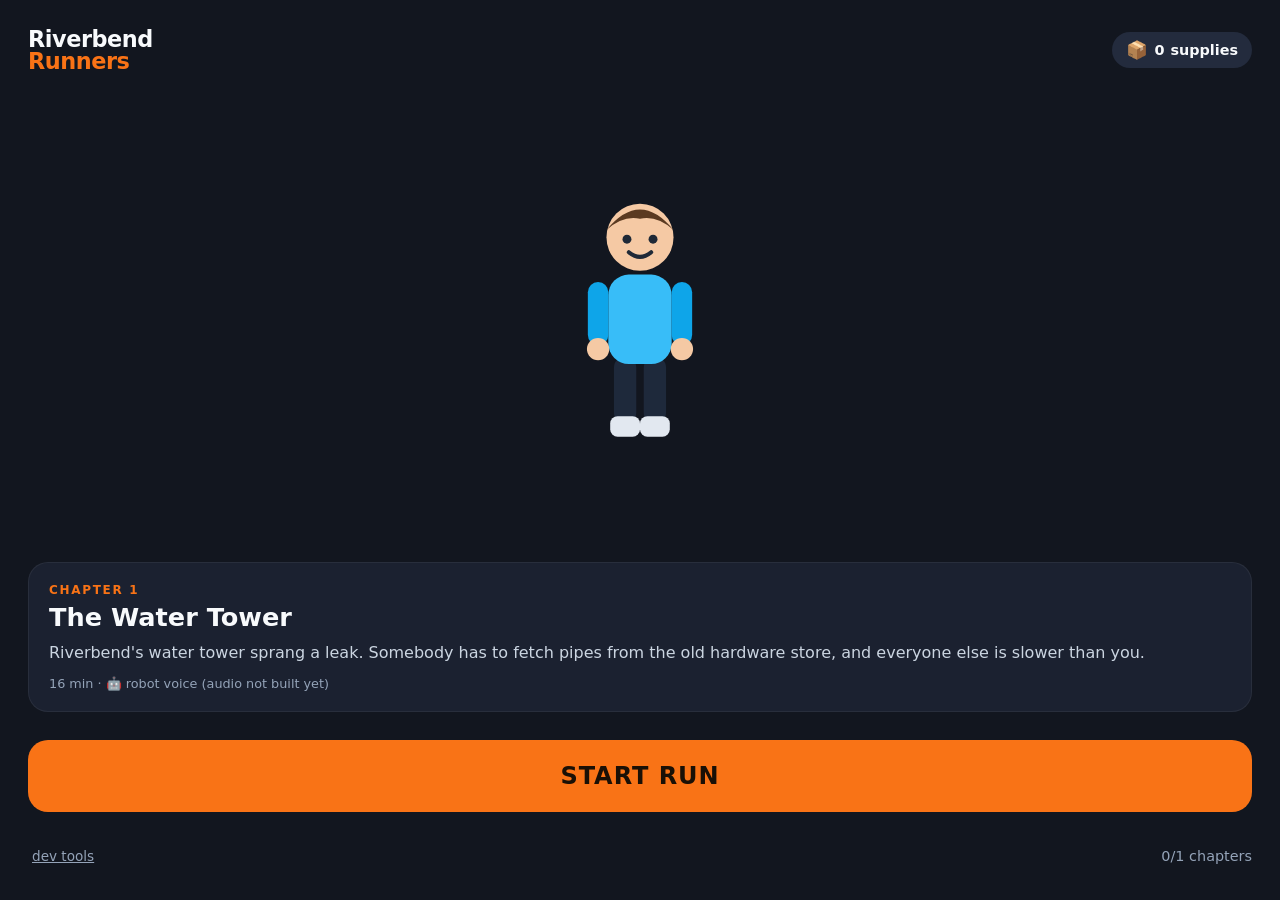
==== docs/index.html @ fcca072e "Add Riverbend Runners: story-driven interval running app for kids A phone web app (PWA, no install) " ====
<!doctype html>
<html lang="en">
<head>
<meta charset="utf-8" />
<meta name="viewport" content="width=device-width, initial-scale=1, viewport-fit=cover" />
<title>Riverbend Runners</title>
<meta name="description" content="A story-driven interval running game for jogging with kids." />
<meta name="theme-color" content="#12161f" />
<meta name="mobile-web-app-capable" content="yes" />
<meta name="apple-mobile-web-app-capable" content="yes" />
<meta name="apple-mobile-web-app-status-bar-style" content="black-translucent" />
<meta name="apple-mobile-web-app-title" content="Riverbend" />
<link rel="manifest" href="manifest.webmanifest" />
<link rel="icon" href="icons/icon.svg" type="image/svg+xml" />
<link rel="apple-touch-icon" href="icons/icon-180.png" />
<link rel="stylesheet" href="css/styles.css" />
</head>
<body>

<!-- ───────────────────────── Home ───────────────────────── -->
<section id="screen-home" class="screen is-active">
  <header class="home-header">
    <h1 class="wordmark">Riverbend<span>Runners</span></h1>
    <button id="btn-base" class="chip" type="button">
      <span class="chip-icon">📦</span><span id="supply-count">0</span> supplies
    </button>
  </header>

  <div class="hero-stage">
    <div id="home-hero" class="hero-holder"></div>
  </div>

  <div class="chapter-card">
    <p class="eyebrow" id="chapter-eyebrow">Chapter 1</p>
    <h2 id="chapter-title">Loading…</h2>
    <p id="chapter-blurb" class="blurb"></p>
    <p class="meta">
      <span id="chapter-length">–</span> · <span id="audio-mode-label">checking audio…</span>
    </p>
  </div>

  <button id="btn-start" class="btn-huge" type="button" disabled>START RUN</button>

  <footer class="home-footer">
    <button id="btn-dev" class="link-btn" type="button">dev tools</button>
    <span id="progress-summary" class="muted"></span>
  </footer>
</section>

<!-- ───────────────────────── Run ───────────────────────── -->
<section id="screen-run" class="screen" data-interval="warmup">
  <div class="run-top">
    <div class="run-progress"><div id="run-progress-fill"></div></div>
    <p class="run-clock"><span id="run-elapsed">0:00</span> / <span id="run-total">0:00</span></p>
  </div>

  <div class="run-main">
    <p id="interval-label" class="interval-label">GET READY</p>
    <p id="interval-countdown" class="interval-countdown">--</p>
    <p id="interval-next" class="interval-next"></p>

    <!-- Kept in the layout rather than floating, so a pickup can never land on
         top of the story text or the Pause button. -->
    <div id="toast" class="toast">
      <span id="toast-icon" class="toast-icon">📦</span>
      <span id="toast-text" class="toast-text"></span>
    </div>
  </div>

  <p id="subtitle" class="subtitle" aria-live="polite"></p>

  <div class="run-controls">
    <button id="btn-pause" class="btn-round" type="button">Pause</button>
    <button id="btn-end" class="btn-round btn-quiet" type="button">End</button>
  </div>

  <div id="dev-panel" class="dev-panel" hidden>
    <span class="dev-label">dev</span>
    <button data-speed="1" class="dev-btn" type="button">1×</button>
    <button data-speed="2" class="dev-btn" type="button">2×</button>
    <button data-speed="4" class="dev-btn" type="button">4×</button>
    <button id="btn-skip" class="dev-btn" type="button">+60s</button>
  </div>
</section>

<!-- ───────────────────────── Post-run ───────────────────────── -->
<section id="screen-post" class="screen">
  <p class="eyebrow">Chapter complete</p>
  <h2 id="post-title">You made it back!</h2>
  <p id="post-stats" class="muted"></p>

  <ul id="post-loot" class="loot-list"></ul>

  <div class="post-actions">
    <button id="btn-to-base" class="btn-huge" type="button">GO TO BASE</button>
    <button id="btn-post-home" class="link-btn" type="button">back to home</button>
  </div>
</section>

<!-- ───────────────────────── Base ───────────────────────── -->
<section id="screen-base" class="screen">
  <header class="base-header">
    <button id="btn-base-back" class="link-btn" type="button">← back</button>
    <p class="supply-badge"><span class="chip-icon">📦</span><span id="base-supply-count">0</span></p>
  </header>

  <h2 id="base-title">Riverbend</h2>
  <p id="base-progress" class="muted"></p>

  <div class="base-stage">
    <div id="base-scene" class="base-scene"></div>
  </div>

  <ul id="build-list" class="build-list"></ul>
</section>

<script type="module" src="js/app.js"></script>
</body>
</html>
---- docs/css/styles.css ----
/* Riverbend Runners
   Design rule: a six-year-old glancing at a phone in motion should know what to
   do from colour and size alone, without reading a word. */

:root {
  --ink: #12161f;
  --paper: #f8fafc;
  --muted: #94a3b8;
  --surface: #1b2130;
  --surface-2: #232b3d;
  --accent: #f97316;

  --warmup: #f59e0b;
  --jog: #22c55e;
  --walk: #38bdf8;
  --chase: #ef4444;
  --cooldown: #a78bfa;

  --pad: clamp(16px, 5vw, 28px);
}

* { box-sizing: border-box; }

/* The toast and the dev panel both set display:flex, and an author rule beats the
   browser's own [hidden] rule — so without this they'd never actually hide. */
[hidden] { display: none !important; }

html, body {
  margin: 0;
  height: 100%;
  background: var(--ink);
  color: var(--paper);
  font-family: ui-rounded, "SF Pro Rounded", "Segoe UI", system-ui, -apple-system, sans-serif;
  -webkit-text-size-adjust: 100%;
  overscroll-behavior: none;
}

body {
  /* Keep everything clear of notches and home indicators. */
  padding: env(safe-area-inset-top) env(safe-area-inset-right)
           env(safe-area-inset-bottom) env(safe-area-inset-left);
}

button { font: inherit; color: inherit; cursor: pointer; }

.screen {
  display: none;
  flex-direction: column;
  min-height: 100dvh;
  padding: var(--pad);
  gap: var(--pad);
}
.screen.is-active { display: flex; }

.muted { color: var(--muted); font-size: 0.9rem; }

.eyebrow {
  margin: 0;
  text-transform: uppercase;
  letter-spacing: 0.14em;
  font-size: 0.75rem;
  font-weight: 700;
  color: var(--accent);
}

/* ───────────────────────── Home ───────────────────────── */

.home-header {
  display: flex;
  align-items: center;
  justify-content: space-between;
  gap: 12px;
}

.wordmark {
  margin: 0;
  font-size: 1.4rem;
  font-weight: 800;
  letter-spacing: -0.02em;
  line-height: 1;
}
.wordmark span { display: block; color: var(--accent); }

.chip, .supply-badge {
  display: inline-flex;
  align-items: center;
  gap: 6px;
  margin: 0;
  padding: 8px 14px;
  border: 0;
  border-radius: 999px;
  background: var(--surface-2);
  font-size: 0.9rem;
  font-weight: 600;
}
.chip-icon { font-size: 1.1rem; }

.hero-stage {
  flex: 1;
  display: grid;
  place-items: center;
  min-height: 140px;
}
.hero-holder svg { width: min(46vw, 190px); height: auto; }

.chapter-card {
  padding: 20px;
  border-radius: 20px;
  background: var(--surface);
  border: 1px solid rgba(255, 255, 255, 0.06);
}
.chapter-card h2 {
  margin: 6px 0 8px;
  font-size: 1.6rem;
  line-height: 1.15;
}
.blurb { margin: 0 0 12px; line-height: 1.45; color: #cbd5e1; }
.meta { margin: 0; font-size: 0.8rem; color: var(--muted); }

.btn-huge {
  width: 100%;
  padding: 22px;
  border: 0;
  border-radius: 20px;
  background: var(--accent);
  color: #1a1006;
  font-size: 1.5rem;
  font-weight: 800;
  letter-spacing: 0.04em;
}
.btn-huge:disabled { opacity: 0.45; }
.btn-huge:active:not(:disabled) { transform: scale(0.985); }

.home-footer {
  display: flex;
  align-items: center;
  justify-content: space-between;
}

.link-btn {
  padding: 8px 4px;
  border: 0;
  background: none;
  color: var(--muted);
  font-size: 0.85rem;
  text-decoration: underline;
}

/* ───────────────────────── Run ───────────────────────── */

#screen-run {
  justify-content: space-between;
  transition: background-color 400ms ease;
  color: #0b1020;
}
#screen-run[data-interval="warmup"]   { background: var(--warmup); }
#screen-run[data-interval="jog"]      { background: var(--jog); }
#screen-run[data-interval="walk"]     { background: var(--walk); }
#screen-run[data-interval="cooldown"] { background: var(--cooldown); }
#screen-run[data-interval="chase"] {
  background: var(--chase);
  color: #fff;
  animation: pulse 700ms ease-in-out infinite alternate;
}
@keyframes pulse { to { filter: brightness(1.18); } }

@media (prefers-reduced-motion: reduce) {
  #screen-run { transition: none; }
  #screen-run[data-interval="chase"] { animation: none; }
}

.run-top { display: flex; flex-direction: column; gap: 8px; }

.run-progress {
  height: 10px;
  border-radius: 999px;
  background: rgba(0, 0, 0, 0.18);
  overflow: hidden;
}
#run-progress-fill {
  height: 100%;
  width: 0;
  border-radius: 999px;
  background: rgba(0, 0, 0, 0.45);
}

.run-clock {
  margin: 0;
  font-variant-numeric: tabular-nums;
  font-weight: 700;
  font-size: 0.95rem;
  opacity: 0.7;
}

.run-main { text-align: center; }

.interval-label {
  margin: 0;
  font-size: clamp(2.6rem, 13vw, 4.5rem);
  font-weight: 900;
  letter-spacing: -0.02em;
  line-height: 1;
}

.interval-countdown {
  margin: 4px 0 0;
  font-size: clamp(5rem, 30vw, 10rem);
  font-weight: 900;
  line-height: 0.95;
  font-variant-numeric: tabular-nums;
}

.interval-next {
  margin: 8px 0 0;
  font-weight: 700;
  opacity: 0.6;
  text-transform: uppercase;
  letter-spacing: 0.1em;
  font-size: 0.8rem;
}

.subtitle {
  margin: 0;
  min-height: 3.2em;
  padding: 14px 16px;
  border-radius: 16px;
  background: rgba(0, 0, 0, 0.16);
  font-size: 1rem;
  line-height: 1.4;
  font-weight: 600;
}

.run-controls { display: flex; gap: 12px; }

.btn-round {
  flex: 1;
  padding: 18px;
  border: 0;
  border-radius: 18px;
  background: rgba(0, 0, 0, 0.28);
  color: inherit;
  font-size: 1.1rem;
  font-weight: 800;
}
.btn-quiet { flex: 0 0 32%; background: rgba(0, 0, 0, 0.14); }

/* Always occupies its slot in the run layout and only becomes visible on a
   pickup — reserving the space is what keeps it off the story text. */
.toast {
  visibility: hidden;
  display: inline-flex;
  align-items: center;
  gap: 10px;
  margin-top: 22px;
  padding: 14px 22px;
  border-radius: 999px;
  background: #0b1020;
  color: #fff;
  font-weight: 800;
  text-align: left;
  box-shadow: 0 12px 30px rgba(0, 0, 0, 0.35);
}
.toast.is-visible { visibility: visible; animation: pop 260ms ease-out; }
.toast-icon { font-size: 1.5rem; }
@keyframes pop { from { transform: translateY(10px); opacity: 0; } }

@media (prefers-reduced-motion: reduce) {
  .toast.is-visible { animation: none; }
}

.dev-panel {
  display: flex;
  align-items: center;
  gap: 8px;
  padding: 8px;
  border-radius: 14px;
  background: rgba(0, 0, 0, 0.25);
}
.dev-label { font-size: 0.7rem; text-transform: uppercase; letter-spacing: 0.1em; opacity: 0.6; }
.dev-btn {
  padding: 8px 12px;
  border: 0;
  border-radius: 10px;
  background: rgba(0, 0, 0, 0.3);
  color: inherit;
  font-size: 0.85rem;
  font-weight: 700;
}
.dev-btn[aria-pressed="true"] { background: #0b1020; color: #fff; }

/* ───────────────────────── Post-run ───────────────────────── */

#screen-post { justify-content: center; text-align: center; }
#post-title { margin: 6px 0; font-size: 2rem; }

.loot-list {
  list-style: none;
  margin: 12px 0;
  padding: 0;
  display: flex;
  flex-direction: column;
  gap: 10px;
}
.loot-list li {
  display: flex;
  align-items: center;
  gap: 14px;
  padding: 14px 18px;
  border-radius: 16px;
  background: var(--surface);
  text-align: left;
  font-weight: 700;
}
.loot-list .loot-icon { font-size: 1.6rem; }
.loot-list .loot-sub { display: block; font-size: 0.78rem; font-weight: 500; color: var(--muted); }
.loot-list li.is-gear { background: linear-gradient(135deg, #3b2a12, #4a3316); }

.post-actions { display: flex; flex-direction: column; gap: 10px; align-items: center; }
.post-actions .btn-huge { max-width: 420px; }

/* ───────────────────────── Base ───────────────────────── */

.base-header { display: flex; align-items: center; justify-content: space-between; }
#base-title { margin: 0; font-size: 1.9rem; }

.base-stage {
  border-radius: 22px;
  background: linear-gradient(#1d283c, #131a28);
  padding: 10px;
  overflow: hidden;
}
.base-scene svg { display: block; width: 100%; height: auto; }

.build-list {
  list-style: none;
  margin: 0 0 24px;
  padding: 0;
  display: flex;
  flex-direction: column;
  gap: 10px;
}
.build-row {
  display: flex;
  align-items: center;
  gap: 14px;
  padding: 14px 16px;
  border-radius: 16px;
  background: var(--surface);
}
.build-row .build-icon { font-size: 1.7rem; }
.build-row .build-text { flex: 1; min-width: 0; }
.build-row .build-name { display: block; font-weight: 800; }
.build-row .build-stage { display: block; font-size: 0.8rem; color: var(--muted); }

.build-btn {
  padding: 12px 18px;
  border: 0;
  border-radius: 999px;
  background: var(--accent);
  color: #1a1006;
  font-weight: 800;
  white-space: nowrap;
}
.build-btn:disabled { background: var(--surface-2); color: var(--muted); }
.build-row.is-done { opacity: 0.65; }
.build-row.is-done .build-name::after { content: " ✓"; color: var(--jog); }
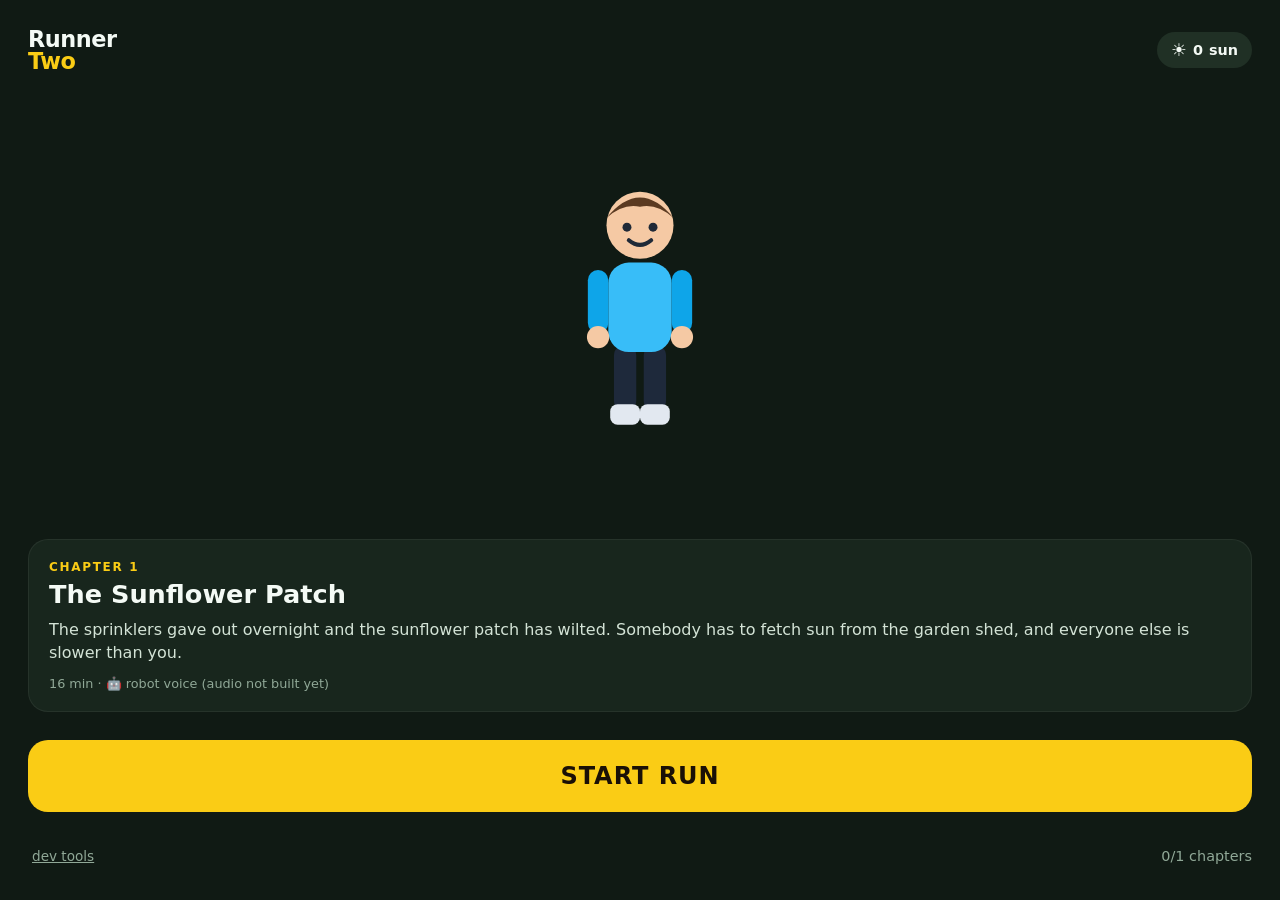
==== commit cc8ba021: "Retheme to plants and zombies: phase 1, the reskin Logan asked for Plants vs. Zombies. This is the c" ====
--- a/docs/index.html
+++ b/docs/index.html
@@ -3,13 +3,13 @@
 <head>
 <meta charset="utf-8" />
 <meta name="viewport" content="width=device-width, initial-scale=1, viewport-fit=cover" />
-<title>Riverbend Runners</title>
+<title>Runner Two</title>
 <meta name="description" content="A story-driven interval running game for jogging with kids." />
-<meta name="theme-color" content="#12161f" />
+<meta name="theme-color" content="#101a14" />
 <meta name="mobile-web-app-capable" content="yes" />
 <meta name="apple-mobile-web-app-capable" content="yes" />
 <meta name="apple-mobile-web-app-status-bar-style" content="black-translucent" />
-<meta name="apple-mobile-web-app-title" content="Riverbend" />
+<meta name="apple-mobile-web-app-title" content="Runner Two" />
 <link rel="manifest" href="manifest.webmanifest" />
 <link rel="icon" href="icons/icon.svg" type="image/svg+xml" />
 <link rel="apple-touch-icon" href="icons/icon-180.png" />
@@ -20,9 +20,10 @@
 <!-- ───────────────────────── Home ───────────────────────── -->
 <section id="screen-home" class="screen is-active">
   <header class="home-header">
-    <h1 class="wordmark">Riverbend<span>Runners</span></h1>
+    <h1 class="wordmark">Runner<span>Two</span></h1>
     <button id="btn-base" class="chip" type="button">
-      <span class="chip-icon">📦</span><span id="supply-count">0</span> supplies
+      <span class="chip-icon" id="supply-icon">☀️</span><span id="supply-count">0</span>
+      <span id="supply-label">sun</span>
     </button>
   </header>
 
@@ -70,6 +71,8 @@
   <p id="subtitle" class="subtitle" aria-live="polite"></p>
 
   <div class="run-controls">
+    <button id="btn-skip-interval" class="btn-round btn-quiet" type="button"
+            aria-label="Skip to the next interval">Skip ⏭</button>
     <button id="btn-pause" class="btn-round" type="button">Pause</button>
     <button id="btn-end" class="btn-round btn-quiet" type="button">End</button>
   </div>
@@ -92,7 +95,7 @@
   <ul id="post-loot" class="loot-list"></ul>
 
   <div class="post-actions">
-    <button id="btn-to-base" class="btn-huge" type="button">GO TO BASE</button>
+    <button id="btn-to-base" class="btn-huge" type="button">GO TO THE LAWN</button>
     <button id="btn-post-home" class="link-btn" type="button">back to home</button>
   </div>
 </section>
@@ -101,7 +104,9 @@
 <section id="screen-base" class="screen">
   <header class="base-header">
     <button id="btn-base-back" class="link-btn" type="button">← back</button>
-    <p class="supply-badge"><span class="chip-icon">📦</span><span id="base-supply-count">0</span></p>
+    <p class="supply-badge">
+      <span class="chip-icon" id="base-supply-icon">☀️</span><span id="base-supply-count">0</span>
+    </p>
   </header>
 
   <h2 id="base-title">Riverbend</h2>
--- a/docs/css/styles.css
+++ b/docs/css/styles.css
@@ -1,14 +1,17 @@
-/* Riverbend Runners
+/* Runner Two
    Design rule: a six-year-old glancing at a phone in motion should know what to
    do from colour and size alone, without reading a word. */
 
 :root {
-  --ink: #12161f;
-  --paper: #f8fafc;
-  --muted: #94a3b8;
-  --surface: #1b2130;
-  --surface-2: #232b3d;
-  --accent: #f97316;
+  /* Shell colours carry the theme. The interval colours below deliberately do
+     not — they're chosen for legibility at arm's length while moving, and that
+     job doesn't change when the story does. */
+  --ink: #101a14;
+  --paper: #f4faf5;
+  --muted: #90a897;
+  --surface: #18261d;
+  --surface-2: #203025;
+  --accent: #facc15;
 
   --warmup: #f59e0b;
   --jog: #22c55e;
@@ -114,7 +117,7 @@
   font-size: 1.6rem;
   line-height: 1.15;
 }
-.blurb { margin: 0 0 12px; line-height: 1.45; color: #cbd5e1; }
+.blurb { margin: 0 0 12px; line-height: 1.45; color: #d3e3d6; }
 .meta { margin: 0; font-size: 0.8rem; color: var(--muted); }
 
 .btn-huge {
@@ -151,7 +154,7 @@
 #screen-run {
   justify-content: space-between;
   transition: background-color 400ms ease;
-  color: #0b1020;
+  color: #0d1710;
 }
 #screen-run[data-interval="warmup"]   { background: var(--warmup); }
 #screen-run[data-interval="jog"]      { background: var(--jog); }
@@ -230,19 +233,22 @@
   font-weight: 600;
 }
 
-.run-controls { display: flex; gap: 12px; }
+.run-controls { display: flex; gap: 10px; }
 
 .btn-round {
   flex: 1;
-  padding: 18px;
+  padding: 18px 8px;
   border: 0;
   border-radius: 18px;
   background: rgba(0, 0, 0, 0.28);
   color: inherit;
   font-size: 1.1rem;
   font-weight: 800;
-}
-.btn-quiet { flex: 0 0 32%; background: rgba(0, 0, 0, 0.14); }
+  white-space: nowrap;
+}
+/* Pause stays the big one — it's the control you reach for at speed. Skip and
+   End sit either side of it so neither is easy to hit by accident. */
+.btn-quiet { flex: 0 0 26%; background: rgba(0, 0, 0, 0.14); font-size: 1rem; }
 
 /* Always occupies its slot in the run layout and only becomes visible on a
    pickup — reserving the space is what keeps it off the story text. */
@@ -254,7 +260,7 @@
   margin-top: 22px;
   padding: 14px 22px;
   border-radius: 999px;
-  background: #0b1020;
+  background: #0d1710;
   color: #fff;
   font-weight: 800;
   text-align: left;
@@ -286,7 +292,7 @@
   font-size: 0.85rem;
   font-weight: 700;
 }
-.dev-btn[aria-pressed="true"] { background: #0b1020; color: #fff; }
+.dev-btn[aria-pressed="true"] { background: #0d1710; color: #fff; }
 
 /* ───────────────────────── Post-run ───────────────────────── */
 
@@ -313,7 +319,7 @@
 }
 .loot-list .loot-icon { font-size: 1.6rem; }
 .loot-list .loot-sub { display: block; font-size: 0.78rem; font-weight: 500; color: var(--muted); }
-.loot-list li.is-gear { background: linear-gradient(135deg, #3b2a12, #4a3316); }
+.loot-list li.is-gear { background: linear-gradient(135deg, #2f3d16, #44541f); }
 
 .post-actions { display: flex; flex-direction: column; gap: 10px; align-items: center; }
 .post-actions .btn-huge { max-width: 420px; }
@@ -325,7 +331,7 @@
 
 .base-stage {
   border-radius: 22px;
-  background: linear-gradient(#1d283c, #131a28);
+  background: linear-gradient(#1f3325, #14211a);
   padding: 10px;
   overflow: hidden;
 }
